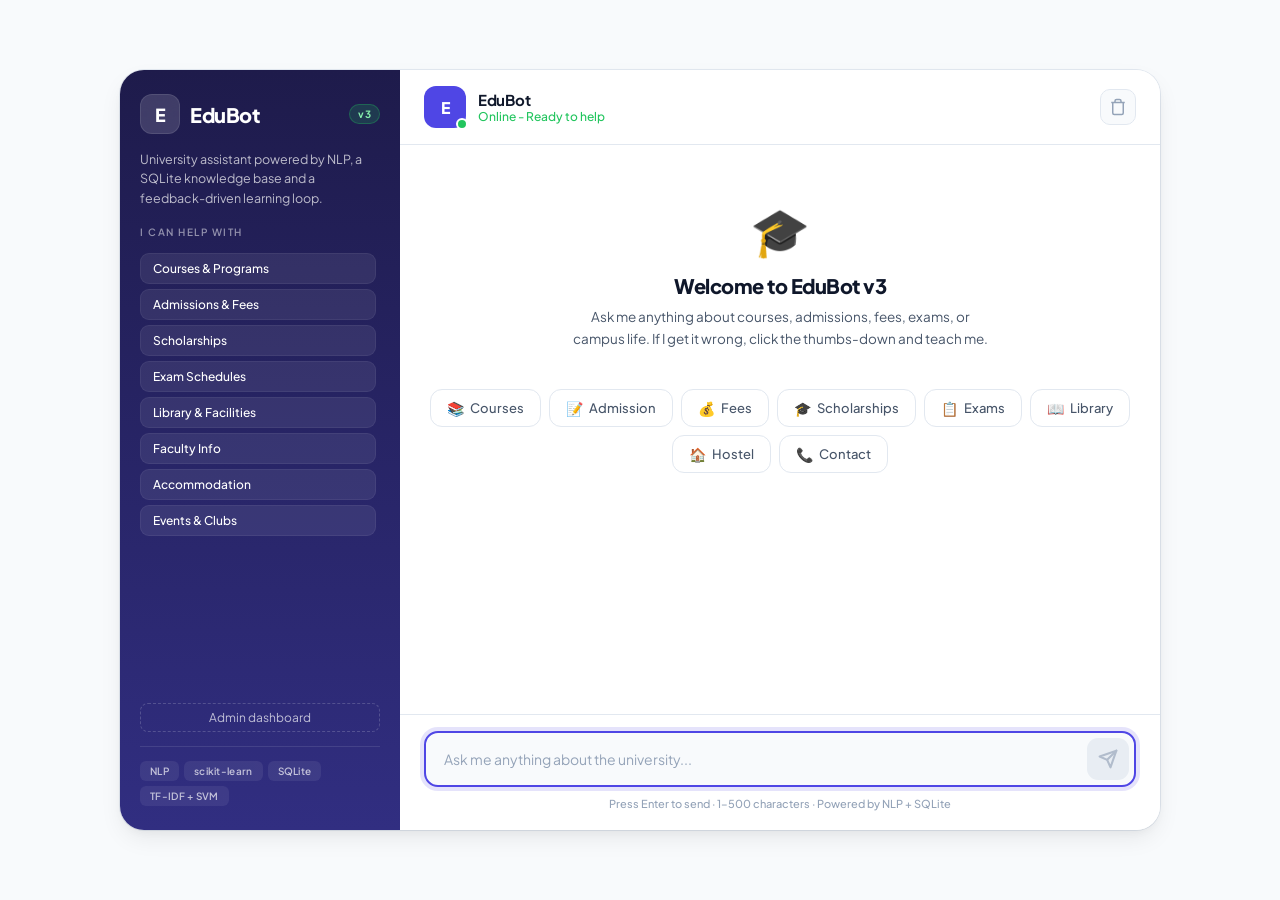
==== templates/index.html @ 1a0d26bb "Initial EduBot v3 deployment" ====
<!DOCTYPE html>
<html lang="en">
<head>
    <meta charset="UTF-8">
    <meta name="viewport" content="width=device-width, initial-scale=1.0">
    <title>EduBot v3 - University Assistant</title>
    <link rel="stylesheet" href="/static/style.css">
    <link rel="preconnect" href="https://fonts.googleapis.com">
    <link href="https://fonts.googleapis.com/css2?family=Plus+Jakarta+Sans:wght@400;500;600;700;800&display=swap" rel="stylesheet">
</head>
<body>
    <div class="app-wrapper">

        <!-- Sidebar -->
        <div class="sidebar">
            <div class="sidebar-logo">
                <div class="logo-icon">E</div>
                <span class="logo-text">EduBot</span>
                <span class="version-badge">v3</span>
            </div>
            <p class="sidebar-desc">University assistant powered by NLP, a SQLite knowledge base and a feedback-driven learning loop.</p>

            <div class="sidebar-topics">
                <p class="topics-label">I can help with</p>
                <div class="topic-tag">Courses &amp; Programs</div>
                <div class="topic-tag">Admissions &amp; Fees</div>
                <div class="topic-tag">Scholarships</div>
                <div class="topic-tag">Exam Schedules</div>
                <div class="topic-tag">Library &amp; Facilities</div>
                <div class="topic-tag">Faculty Info</div>
                <div class="topic-tag">Accommodation</div>
                <div class="topic-tag">Events &amp; Clubs</div>
            </div>

            <div class="sidebar-actions">
                <a class="sidebar-link" href="/admin" target="_blank">Admin dashboard</a>
            </div>

            <div class="sidebar-footer">
                <div class="tech-badge">NLP</div>
                <div class="tech-badge">scikit-learn</div>
                <div class="tech-badge">SQLite</div>
                <div class="tech-badge">TF-IDF + SVM</div>
            </div>
        </div>

        <!-- Chat Area -->
        <div class="chat-container">
            <div class="chat-header">
                <div class="header-left">
                    <div class="header-avatar">
                        <span>E</span>
                        <div class="status-dot"></div>
                    </div>
                    <div class="header-text">
                        <h1>EduBot</h1>
                        <p>Online - Ready to help</p>
                    </div>
                </div>
                <div class="header-actions">
                    <button class="header-btn" onclick="clearChat()" title="Clear chat" aria-label="Clear chat">
                        <svg width="18" height="18" viewBox="0 0 24 24" fill="none" stroke="currentColor" stroke-width="2"><path d="M3 6h18M19 6v14a2 2 0 01-2 2H7a2 2 0 01-2-2V6m3 0V4a2 2 0 012-2h4a2 2 0 012 2v2"/></svg>
                    </button>
                </div>
            </div>

            <div class="chat-messages" id="chatMessages">
                <div class="welcome-card">
                    <div class="welcome-emoji">&#127891;</div>
                    <h2>Welcome to EduBot v3</h2>
                    <p>Ask me anything about courses, admissions, fees, exams, or campus life. If I get it wrong, click the thumbs-down and teach me.</p>
                </div>

                <div class="quick-actions" id="quickActions">
                    <button class="quick-btn" onclick="sendQuickMessage('What courses do you offer?')"><span class="quick-icon">&#128218;</span> Courses</button>
                    <button class="quick-btn" onclick="sendQuickMessage('How do I apply for admission?')"><span class="quick-icon">&#128221;</span> Admission</button>
                    <button class="quick-btn" onclick="sendQuickMessage('What are the fees?')"><span class="quick-icon">&#128176;</span> Fees</button>
                    <button class="quick-btn" onclick="sendQuickMessage('Tell me about scholarships')"><span class="quick-icon">&#127891;</span> Scholarships</button>
                    <button class="quick-btn" onclick="sendQuickMessage('When are the exams?')"><span class="quick-icon">&#128203;</span> Exams</button>
                    <button class="quick-btn" onclick="sendQuickMessage('Library hours')"><span class="quick-icon">&#128214;</span> Library</button>
                    <button class="quick-btn" onclick="sendQuickMessage('Is hostel available?')"><span class="quick-icon">&#127968;</span> Hostel</button>
                    <button class="quick-btn" onclick="sendQuickMessage('How to contact admin?')"><span class="quick-icon">&#128222;</span> Contact</button>
                </div>
            </div>

            <div class="chat-input-area">
                <div class="input-wrapper">
                    <input type="text" id="userInput"
                           placeholder="Ask me anything about the university..."
                           autocomplete="off" autofocus
                           maxlength="500"
                           aria-label="Your message"
                           required>
                    <button id="sendBtn" onclick="sendMessage()" aria-label="Send" disabled>
                        <svg width="20" height="20" viewBox="0 0 24 24" fill="none" stroke="currentColor" stroke-width="2.5" stroke-linecap="round" stroke-linejoin="round">
                            <line x1="22" y1="2" x2="11" y2="13"></line>
                            <polygon points="22 2 15 22 11 13 2 9 22 2"></polygon>
                        </svg>
                    </button>
                </div>
                <p class="input-hint">Press Enter to send &middot; 1&ndash;500 characters &middot; Powered by NLP + SQLite</p>
            </div>
        </div>
    </div>

    <script src="/static/script.js"></script>
</body>
</html>
---- static/style.css ----
/* EduBot v3 - chat UI + admin styles */

* { margin: 0; padding: 0; box-sizing: border-box; }

:root {
    --primary: #4f46e5;
    --primary-dark: #4338ca;
    --primary-light: #eef2ff;
    --primary-glow: rgba(79, 70, 229, 0.15);
    --bg: #f8fafc;
    --surface: #ffffff;
    --text: #0f172a;
    --text-secondary: #475569;
    --text-muted: #94a3b8;
    --border: #e2e8f0;
    --border-light: #f1f5f9;
    --bot-bubble: #f1f5f9;
    --user-bubble: #4f46e5;
    --success: #22c55e;
    --warning: #f59e0b;
    --danger: #ef4444;
    --shadow-sm: 0 1px 3px rgba(0,0,0,0.06), 0 1px 2px rgba(0,0,0,0.04);
    --shadow-md: 0 4px 6px -1px rgba(0,0,0,0.07), 0 2px 4px -1px rgba(0,0,0,0.04);
    --shadow-lg: 0 10px 25px -3px rgba(0,0,0,0.08), 0 4px 10px -2px rgba(0,0,0,0.04);
    --radius: 14px;
    --radius-sm: 8px;
    --font: 'Plus Jakarta Sans', -apple-system, BlinkMacSystemFont, sans-serif;
}

body {
    font-family: var(--font);
    background: var(--bg);
    display: flex;
    justify-content: center;
    align-items: center;
    min-height: 100vh;
    color: var(--text);
    padding: 20px;
}

/* ---------- App layout ---------- */

.app-wrapper {
    display: flex;
    width: 100%;
    max-width: 1040px;
    /* Use min() so we never demand more vertical space than the viewport
       provides. Eliminates the "92vh + 40px padding overflows the screen"
       problem on laptops shorter than ~800px. */
    height: min(92vh, 760px);
    min-height: 480px;
    background: var(--surface);
    border-radius: 24px;
    box-shadow: var(--shadow-lg), 0 0 0 1px var(--border);
    overflow: hidden;
}

/* ---------- Sidebar ---------- */

.sidebar {
    width: 280px;
    background: linear-gradient(180deg, #1e1b4b 0%, #312e81 100%);
    color: white;
    padding: 24px 20px;
    display: flex;
    flex-direction: column;
    flex-shrink: 0;
    /* If the inner content exceeds the wrapper height (small laptop
       screens), let the sidebar scroll on its own instead of bleeding
       sections into each other. */
    overflow-y: auto;
    min-height: 0;
}

.sidebar::-webkit-scrollbar { width: 4px; }
.sidebar::-webkit-scrollbar-track { background: transparent; }
.sidebar::-webkit-scrollbar-thumb {
    background: rgba(255, 255, 255, 0.15);
    border-radius: 10px;
}

.sidebar-logo {
    display: flex;
    align-items: center;
    gap: 10px;
    margin-bottom: 16px;
}

.logo-icon {
    width: 40px; height: 40px;
    background: rgba(255,255,255,0.15);
    border-radius: 12px;
    display: flex; align-items: center; justify-content: center;
    font-size: 18px; font-weight: 800;
    backdrop-filter: blur(10px);
    border: 1px solid rgba(255,255,255,0.1);
}

.logo-text { font-size: 20px; font-weight: 800; letter-spacing: -0.5px; }

.version-badge {
    margin-left: auto;
    background: rgba(34, 197, 94, 0.18);
    color: #86efac;
    border: 1px solid rgba(34, 197, 94, 0.3);
    border-radius: 999px;
    font-size: 10px;
    font-weight: 700;
    padding: 3px 8px;
    letter-spacing: 0.4px;
}

.sidebar-desc { font-size: 12.5px; line-height: 1.55; opacity: 0.7; margin-bottom: 18px; }

.topics-label {
    font-size: 10px; text-transform: uppercase; letter-spacing: 1.5px;
    opacity: 0.5; margin-bottom: 10px; font-weight: 600;
}

.sidebar-topics {
    display: flex;
    flex-direction: column;
    gap: 5px;
    /* Don't let the topics list push other sections out of view.
       Take whatever vertical room remains, then scroll the rest. */
    flex: 1 1 auto;
    min-height: 0;
    overflow-y: auto;
    padding-right: 4px;
    margin-bottom: 16px;
}

.sidebar-topics::-webkit-scrollbar { width: 3px; }
.sidebar-topics::-webkit-scrollbar-thumb {
    background: rgba(255, 255, 255, 0.18);
    border-radius: 10px;
}

.topic-tag {
    padding: 7px 12px;
    background: rgba(255,255,255,0.08);
    border-radius: 9px;
    font-size: 12px;
    font-weight: 500;
    border: 1px solid rgba(255,255,255,0.06);
    transition: background 0.2s;
    flex-shrink: 0;
}
.topic-tag:hover { background: rgba(255,255,255,0.14); }

.sidebar-actions {
    display: flex; flex-direction: column; gap: 8px;
    margin-top: 0;
    flex-shrink: 0;
}

.sidebar-btn {
    background: rgba(255,255,255,0.12);
    border: 1px solid rgba(255,255,255,0.18);
    color: white;
    border-radius: 10px;
    padding: 10px;
    font-size: 13px;
    font-weight: 600;
    cursor: pointer;
    transition: background 0.2s;
    font-family: inherit;
}
.sidebar-btn:hover { background: rgba(255,255,255,0.2); }

.sidebar-link {
    text-align: center;
    color: rgba(255,255,255,0.7);
    text-decoration: none;
    font-size: 12px;
    padding: 6px;
    border-radius: 8px;
    border: 1px dashed rgba(255,255,255,0.18);
}
.sidebar-link:hover { color: white; background: rgba(255,255,255,0.05); }

.sidebar-footer {
    display: flex; flex-wrap: wrap; gap: 5px;
    margin-top: 14px; padding-top: 14px;
    border-top: 1px solid rgba(255,255,255,0.1);
    flex-shrink: 0;
}

.tech-badge {
    padding: 4px 10px;
    background: rgba(255,255,255,0.1);
    border-radius: 6px;
    font-size: 10px;
    font-weight: 600;
    letter-spacing: 0.3px;
    opacity: 0.7;
}

/* ---------- Chat container ---------- */

.chat-container { flex: 1; display: flex; flex-direction: column; min-width: 0; }

.chat-header {
    display: flex; align-items: center; justify-content: space-between;
    padding: 16px 24px;
    border-bottom: 1px solid var(--border);
    background: var(--surface);
}

.header-left { display: flex; align-items: center; gap: 12px; }

.header-avatar {
    width: 42px; height: 42px;
    background: var(--primary);
    border-radius: 12px;
    display: flex; align-items: center; justify-content: center;
    font-size: 16px; font-weight: 800; color: white;
    position: relative;
}

.status-dot {
    position: absolute; bottom: -2px; right: -2px;
    width: 12px; height: 12px;
    background: var(--success);
    border-radius: 50%;
    border: 2.5px solid var(--surface);
}

.header-text h1 { font-size: 15px; font-weight: 700; letter-spacing: -0.3px; }
.header-text p  { font-size: 12px; color: var(--success); font-weight: 500; }

.header-btn {
    width: 36px; height: 36px;
    background: var(--bg); border: 1px solid var(--border);
    border-radius: 10px; cursor: pointer;
    display: flex; align-items: center; justify-content: center;
    color: var(--text-muted); transition: all 0.15s;
}
.header-btn:hover { background: var(--border-light); color: var(--text-secondary); }

/* ---------- Messages ---------- */

.chat-messages {
    flex: 1; overflow-y: auto; padding: 24px;
    display: flex; flex-direction: column; gap: 16px;
    scroll-behavior: smooth;
}
.chat-messages::-webkit-scrollbar { width: 4px; }
.chat-messages::-webkit-scrollbar-thumb { background: var(--border); border-radius: 10px; }

.welcome-card { text-align: center; padding: 30px 20px 20px; }
.welcome-emoji { font-size: 48px; margin-bottom: 12px; }
.welcome-card h2 {
    font-size: 20px; font-weight: 800; margin-bottom: 8px; letter-spacing: -0.5px;
}
.welcome-card p {
    font-size: 13.5px; color: var(--text-secondary);
    line-height: 1.6; max-width: 420px; margin: 0 auto;
}

.quick-actions {
    display: flex; flex-wrap: wrap; gap: 8px;
    justify-content: center; padding: 4px 0 8px;
}

.quick-btn {
    padding: 9px 16px;
    background: var(--surface);
    border: 1.5px solid var(--border);
    border-radius: 12px;
    font-size: 13px; font-family: var(--font);
    color: var(--text-secondary);
    cursor: pointer; transition: all 0.2s; font-weight: 500;
    display: flex; align-items: center; gap: 6px;
}
.quick-btn:hover {
    background: var(--primary-light); border-color: var(--primary);
    color: var(--primary); transform: translateY(-1px); box-shadow: var(--shadow-sm);
}
.quick-icon { font-size: 14px; }

.message {
    display: flex; gap: 10px; max-width: 86%;
    animation: slideIn 0.3s ease;
}
@keyframes slideIn {
    from { opacity: 0; transform: translateY(8px); }
    to   { opacity: 1; transform: translateY(0); }
}

.bot-message  { align-self: flex-start; }
.user-message { align-self: flex-end; flex-direction: row-reverse; }

.message-avatar {
    width: 32px; height: 32px;
    border-radius: 10px;
    display: flex; align-items: center; justify-content: center;
    flex-shrink: 0; font-weight: 700; font-size: 12px;
}
.bot-message  .message-avatar { background: var(--primary); color: white; }
.user-message .message-avatar { background: var(--text); color: white; }

.message-content { display: flex; flex-direction: column; gap: 4px; }

.message-bubble {
    padding: 12px 16px;
    border-radius: var(--radius);
    font-size: 13.5px;
    line-height: 1.6;
    white-space: pre-line;
}
.bot-message .message-bubble {
    background: var(--bot-bubble); color: var(--text);
    border-top-left-radius: 4px;
    border: 1px solid var(--border-light);
}
.user-message .message-bubble {
    background: var(--user-bubble); color: white;
    border-top-right-radius: 4px;
}

.message-time {
    font-size: 10.5px; color: var(--text-muted);
    padding: 0 4px; font-weight: 500;
}
.user-message .message-time { text-align: right; }

.message-meta {
    display: flex; align-items: center; gap: 8px;
    padding: 0 4px; flex-wrap: wrap;
}

.confidence-badge {
    font-size: 10px; padding: 2px 7px;
    border-radius: 6px; font-weight: 600; letter-spacing: 0.2px;
}
.confidence-high   { background: #dcfce7; color: #166534; }
.confidence-medium { background: #fef9c3; color: #854d0e; }
.confidence-low    { background: #fee2e2; color: #991b1b; }

.source-badge {
    font-size: 9.5px;
    padding: 2px 7px;
    border-radius: 6px;
    font-weight: 700;
    letter-spacing: 0.5px;
    text-transform: uppercase;
}
.source-database { background: #e0f2fe; color: #075985; }
.source-static   { background: #f1f5f9; color: #475569; }
.source-fallback { background: #fee2e2; color: #991b1b; }

/* ---------- Feedback row ---------- */

.feedback-row {
    display: flex; align-items: center; gap: 8px;
    padding: 6px 4px 0 4px; flex-wrap: wrap;
}
.feedback-prompt {
    font-size: 11px;
    color: var(--text-muted);
    font-weight: 500;
}
.feedback-btn {
    background: var(--bg);
    border: 1px solid var(--border);
    border-radius: 8px;
    padding: 4px 10px;
    font-size: 13px;
    cursor: pointer;
    font-family: inherit;
    transition: all 0.15s;
}
.feedback-btn:hover {
    background: var(--primary-light);
    border-color: var(--primary);
}
.feedback-save {
    background: var(--primary);
    color: white;
    border-color: var(--primary);
    font-size: 11px;
    font-weight: 600;
}
.feedback-save:hover { background: var(--primary-dark); color: white; }

.feedback-select {
    font-size: 11px;
    padding: 4px 8px;
    border: 1px solid var(--border);
    border-radius: 8px;
    background: var(--surface);
    font-family: inherit;
    color: var(--text);
}

.feedback-thanks {
    font-size: 11px;
    color: var(--success);
    font-weight: 600;
}

/* ---------- Typing indicator ---------- */

.typing-indicator {
    display: flex; gap: 5px;
    padding: 14px 18px;
    background: var(--bot-bubble);
    border-radius: var(--radius);
    border-top-left-radius: 4px;
    border: 1px solid var(--border-light);
    width: fit-content;
}
.typing-indicator span {
    width: 6px; height: 6px;
    background: var(--text-muted);
    border-radius: 50%;
    animation: bounce 1.4s infinite;
}
.typing-indicator span:nth-child(2) { animation-delay: 0.15s; }
.typing-indicator span:nth-child(3) { animation-delay: 0.3s; }
@keyframes bounce {
    0%, 60%, 100% { transform: translateY(0); opacity: 0.3; }
    30%           { transform: translateY(-6px); opacity: 1; }
}

/* ---------- Input ---------- */

.chat-input-area {
    padding: 16px 24px 20px;
    border-top: 1px solid var(--border);
    background: var(--surface);
}

.input-wrapper {
    display: flex; gap: 10px; align-items: center;
    background: var(--bg);
    border-radius: 14px;
    padding: 5px 5px 5px 18px;
    border: 2px solid var(--border);
    transition: all 0.2s;
}
.input-wrapper:focus-within {
    border-color: var(--primary);
    box-shadow: 0 0 0 4px var(--primary-glow);
}

#userInput {
    flex: 1; border: none; outline: none; background: none;
    font-size: 14px; font-family: var(--font);
    color: var(--text); padding: 10px 0; font-weight: 500;
}
#userInput::placeholder { color: var(--text-muted); font-weight: 400; }

#sendBtn {
    width: 42px; height: 42px;
    background: var(--primary); color: white;
    border: none; border-radius: 11px;
    cursor: pointer;
    display: flex; align-items: center; justify-content: center;
    transition: all 0.15s; flex-shrink: 0;
}
#sendBtn:hover:not(:disabled)  { background: var(--primary-dark); transform: scale(1.04); }
#sendBtn:active:not(:disabled) { transform: scale(0.96); }
#sendBtn:disabled,
#sendBtn.is-disabled {
    background: var(--border);
    color: var(--text-muted);
    cursor: not-allowed;
    opacity: 0.7;
}

/* Brief shake when the user tries to send invalid input. */
@keyframes inputShake {
    0%, 100% { transform: translateX(0); }
    25%      { transform: translateX(-4px); }
    75%      { transform: translateX(4px); }
}
.input-error {
    animation: inputShake 0.25s ease;
}
.input-wrapper:has(.input-error),
.input-wrapper.input-error-wrapper {
    border-color: var(--danger);
    box-shadow: 0 0 0 4px rgba(239, 68, 68, 0.12);
}

.input-hint {
    text-align: center; font-size: 11px;
    color: var(--text-muted); margin-top: 10px; font-weight: 500;
}

/* ---------- Modal (teach the bot) ---------- */

.modal-backdrop {
    position: fixed; inset: 0;
    background: rgba(15, 23, 42, 0.6);
    display: flex; align-items: center; justify-content: center;
    z-index: 1000;
    backdrop-filter: blur(2px);
    padding: 16px;
}
.modal-backdrop[hidden] { display: none; }

.modal {
    background: var(--surface);
    border-radius: 16px;
    padding: 24px;
    width: min(440px, 100%);
    /* Phones in landscape can have very little vertical room; let the
       modal body scroll instead of clipping the action buttons. */
    max-height: calc(100vh - 32px);
    overflow-y: auto;
    box-shadow: var(--shadow-lg);
    display: flex; flex-direction: column; gap: 8px;
}
.modal-header {
    display: flex; align-items: center; justify-content: space-between;
}
.modal-header h3 { font-size: 17px; font-weight: 800; letter-spacing: -0.3px; }
.modal-close {
    background: none; border: none; cursor: pointer;
    font-size: 22px; color: var(--text-muted);
    line-height: 1;
}
.modal-subtitle {
    font-size: 12.5px;
    color: var(--text-secondary);
    margin-bottom: 8px;
    line-height: 1.5;
}
.modal-label {
    font-size: 11px; font-weight: 600;
    color: var(--text-muted); text-transform: uppercase;
    letter-spacing: 0.5px;
    margin-top: 8px;
}
.modal input[type="text"],
.modal select {
    width: 100%;
    padding: 10px 12px;
    border: 1.5px solid var(--border);
    border-radius: 10px;
    font-size: 13.5px;
    font-family: inherit;
    background: var(--surface);
    color: var(--text);
    transition: border-color 0.15s;
}
.modal input[type="text"]:focus,
.modal select:focus {
    outline: none;
    border-color: var(--primary);
    box-shadow: 0 0 0 3px var(--primary-glow);
}

.modal-actions {
    display: flex; justify-content: flex-end; gap: 8px;
    margin-top: 12px;
}
.btn-primary, .btn-secondary {
    padding: 9px 18px;
    border-radius: 10px;
    font-size: 13px;
    font-weight: 600;
    cursor: pointer;
    border: 1.5px solid transparent;
    font-family: inherit;
    text-decoration: none;
    transition: all 0.15s;
}
.btn-primary {
    background: var(--primary); color: white; border-color: var(--primary);
}
.btn-primary:hover { background: var(--primary-dark); border-color: var(--primary-dark); }
.btn-secondary {
    background: var(--bg); color: var(--text-secondary);
    border-color: var(--border);
}
.btn-secondary:hover { background: var(--border-light); }

.modal-status {
    font-size: 12px;
    color: var(--text-secondary);
    margin-top: 6px;
    min-height: 16px;
}

.modal-counter {
    align-self: flex-end;
    font-size: 10.5px;
    color: var(--text-muted);
    margin-top: -4px;
    font-variant-numeric: tabular-nums;
    transition: color 0.15s;
}
.modal-counter.counter-warn  { color: var(--warning); font-weight: 600; }
.modal-counter.counter-error { color: var(--danger);  font-weight: 700; }

/* ---------- Admin page ---------- */

.admin-body {
    display: block; padding: 0; background: var(--bg);
}

.admin-container {
    max-width: 1100px;
    margin: 0 auto;
    padding: 32px 24px 80px;
}

.admin-header {
    display: flex; align-items: center; justify-content: space-between;
    margin-bottom: 32px; gap: 16px; flex-wrap: wrap;
}
.admin-header h1 { font-size: 24px; font-weight: 800; letter-spacing: -0.5px; }
.admin-header p  { color: var(--text-secondary); font-size: 13px; }

.admin-section {
    background: var(--surface);
    border: 1px solid var(--border);
    border-radius: 16px;
    padding: 24px;
    margin-bottom: 20px;
    box-shadow: var(--shadow-sm);
}
.admin-section h2 {
    font-size: 16px; font-weight: 700;
    margin-bottom: 12px; letter-spacing: -0.2px;
}
.admin-section p { color: var(--text-secondary); font-size: 13px; line-height: 1.6; margin-bottom: 12px; }

.stat-grid {
    display: grid;
    grid-template-columns: repeat(auto-fill, minmax(140px, 1fr));
    gap: 12px;
}
.stat-card {
    background: var(--bg);
    border: 1px solid var(--border);
    border-radius: 12px;
    padding: 14px;
    display: flex; flex-direction: column; gap: 4px;
}
.stat-value {
    font-size: 22px; font-weight: 800;
    color: var(--primary); letter-spacing: -0.5px;
}
.stat-label {
    font-size: 11px;
    color: var(--text-muted);
    text-transform: capitalize;
    font-weight: 500;
}

.admin-table {
    width: 100%; border-collapse: collapse;
    font-size: 12.5px;
}
.admin-table th, .admin-table td {
    text-align: left; padding: 8px 10px;
    border-bottom: 1px solid var(--border-light);
    vertical-align: top;
}
.admin-table th {
    background: var(--bg);
    font-weight: 700; color: var(--text-secondary);
    text-transform: uppercase;
    letter-spacing: 0.3px;
    font-size: 10.5px;
}
.admin-table code {
    background: var(--primary-light);
    color: var(--primary);
    padding: 1px 6px; border-radius: 5px;
    font-size: 11px;
}
.row-bad td  { background: rgba(254, 226, 226, 0.4); }
.row-good td { background: rgba(220, 252, 231, 0.3); }
.empty-msg   { font-style: italic; color: var(--text-muted); }

/* ---------- Pending suggestions / admin teach form ---------- */

.section-badge {
    display: inline-block;
    margin-left: 8px;
    background: var(--warning);
    color: white;
    font-size: 12px;
    font-weight: 700;
    padding: 2px 9px;
    border-radius: 999px;
    vertical-align: middle;
}

.btn-mini {
    border: 1px solid var(--border);
    background: var(--surface);
    border-radius: 8px;
    padding: 5px 10px;
    font-size: 12px;
    font-weight: 600;
    font-family: inherit;
    cursor: pointer;
    margin-right: 4px;
    transition: all 0.15s;
}
.btn-mini:hover { transform: translateY(-1px); box-shadow: var(--shadow-sm); }
.btn-approve {
    border-color: var(--success);
    color: var(--success);
}
.btn-approve:hover { background: var(--success); color: white; }
.btn-discard {
    border-color: var(--danger);
    color: var(--danger);
}
.btn-discard:hover { background: var(--danger); color: white; }

.teach-form {
    display: flex;
    flex-direction: column;
    gap: 12px;
    max-width: 520px;
}
.teach-form-row {
    display: flex;
    flex-direction: column;
    gap: 4px;
}
.teach-form input[type="text"],
.teach-form select {
    width: 100%;
    padding: 9px 12px;
    border: 1.5px solid var(--border);
    border-radius: 10px;
    font-size: 13.5px;
    font-family: inherit;
    background: var(--surface);
    color: var(--text);
    transition: border-color 0.15s;
}
.teach-form input[type="text"]:focus,
.teach-form select:focus {
    outline: none;
    border-color: var(--primary);
    box-shadow: 0 0 0 3px var(--primary-glow);
}
.teach-form .modal-counter { align-self: flex-end; }
.teach-form .btn-primary { align-self: flex-start; }

/* ---------- Responsive ---------- */

/* Short laptops (e.g. 1366x768): tighten paddings so the sidebar stops
   scrolling vertically and the chat input stays in view. */
@media (max-height: 760px) {
    body { padding: 12px; }
    .app-wrapper { height: calc(100vh - 24px); }
    .sidebar { padding: 18px 16px; }
    .sidebar-desc { margin-bottom: 14px; }
    .welcome-card { padding: 16px 16px 8px; }
    .welcome-emoji { font-size: 36px; }
    .welcome-card h2 { font-size: 17px; }
    .welcome-card p { font-size: 12.5px; }
    .chat-messages { padding: 18px; }
    .chat-input-area { padding: 12px 18px 14px; }
}

/* Tablet / small-laptop width: shrink the sidebar so the chat keeps
   enough horizontal room for messages. */
@media (max-width: 960px) and (min-width: 769px) {
    body { padding: 12px; }
    .app-wrapper { max-width: 100%; }
    .sidebar { width: 230px; padding: 20px 14px; }
    .sidebar-desc { font-size: 12px; margin-bottom: 14px; }
    .topic-tag { font-size: 11.5px; padding: 6px 10px; }
    .logo-text { font-size: 18px; }
    .sidebar-btn { font-size: 12px; padding: 8px; }
}

/* Phone: stack the sidebar above the chat as a horizontal strip so the
   user keeps access to "Teach the bot" + admin without scrolling away. */
@media (max-width: 768px) {
    body { padding: 0; align-items: stretch; }
    .app-wrapper {
        flex-direction: column;
        width: 100%;
        max-width: none;
        height: 100vh;
        min-height: 100vh;
        border-radius: 0;
        box-shadow: none;
    }
    .sidebar {
        width: 100%;
        padding: 12px 16px;
        flex-direction: row;
        flex-wrap: wrap;
        gap: 10px;
        align-items: center;
        overflow-y: visible;
        border-bottom: 1px solid rgba(255,255,255,0.1);
    }
    .sidebar-logo { margin: 0; flex: 1; min-width: 130px; }
    .sidebar-desc,
    .sidebar-topics,
    .topics-label,
    .sidebar-footer { display: none; }
    .sidebar-actions {
        flex-direction: row;
        gap: 6px;
        margin: 0;
    }
    .sidebar-btn { padding: 6px 12px; font-size: 12px; }
    .sidebar-link { padding: 6px 12px; font-size: 11px; border-style: solid; }

    .chat-container { flex: 1; min-height: 0; }
    .chat-header { padding: 12px 16px; }
    .header-avatar { width: 36px; height: 36px; }
    .chat-messages { padding: 14px; gap: 12px; }
    .quick-actions { padding: 0 4px 4px; }
    .quick-btn { padding: 7px 12px; font-size: 12px; }
    .message { max-width: 92%; }
    .message-bubble { font-size: 13px; padding: 10px 14px; }
    .chat-input-area { padding: 10px 14px 14px; }
    #userInput { font-size: 14px; }
}

/* Very small phones (≤380px): drop a couple more sidebar bits so the
   logo and action buttons fit on one row. */
@media (max-width: 380px) {
    .version-badge { display: none; }
    .sidebar-link { display: none; }
    .quick-btn { padding: 6px 10px; font-size: 11.5px; }
}

/* Admin page also needs help at small widths - tables overflow. */
@media (max-width: 720px) {
    .admin-container { padding: 20px 14px 60px; }
    .admin-header { flex-direction: column; align-items: flex-start; gap: 10px; }
    .admin-section { padding: 18px; overflow-x: auto; }
    .admin-table { min-width: 540px; }
    .stat-grid { grid-template-columns: repeat(auto-fill, minmax(120px, 1fr)); }
    .stat-value { font-size: 18px; }
}
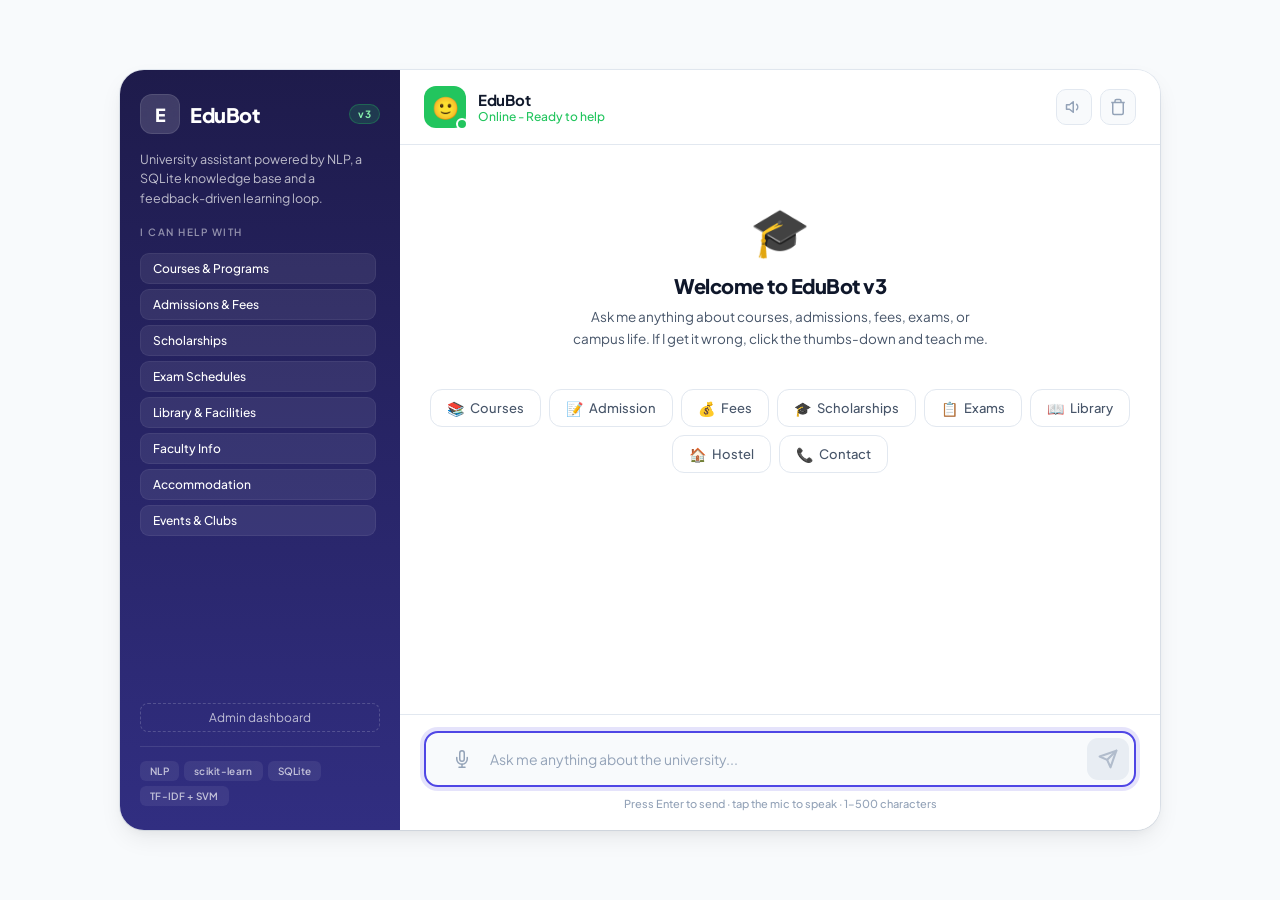
==== commit c53be9a4: "Add multi-turn dialogue, mood avatar, voice I/O and input quality gate - New app/context.py: per-ses" ====
--- a/templates/index.html
+++ b/templates/index.html
@@ -22,14 +22,14 @@
 
             <div class="sidebar-topics">
                 <p class="topics-label">I can help with</p>
-                <div class="topic-tag">Courses &amp; Programs</div>
-                <div class="topic-tag">Admissions &amp; Fees</div>
-                <div class="topic-tag">Scholarships</div>
-                <div class="topic-tag">Exam Schedules</div>
-                <div class="topic-tag">Library &amp; Facilities</div>
-                <div class="topic-tag">Faculty Info</div>
-                <div class="topic-tag">Accommodation</div>
-                <div class="topic-tag">Events &amp; Clubs</div>
+                <button type="button" class="topic-tag" onclick="sendQuickMessage('What courses do you offer?')">Courses &amp; Programs</button>
+                <button type="button" class="topic-tag" onclick="sendQuickMessage('How do I apply for admission and what are the fees?')">Admissions &amp; Fees</button>
+                <button type="button" class="topic-tag" onclick="sendQuickMessage('Tell me about scholarships')">Scholarships</button>
+                <button type="button" class="topic-tag" onclick="sendQuickMessage('When are the exams?')">Exam Schedules</button>
+                <button type="button" class="topic-tag" onclick="sendQuickMessage('Tell me about the library')">Library &amp; Facilities</button>
+                <button type="button" class="topic-tag" onclick="sendQuickMessage('Tell me about the faculty')">Faculty Info</button>
+                <button type="button" class="topic-tag" onclick="sendQuickMessage('Is hostel accommodation available?')">Accommodation</button>
+                <button type="button" class="topic-tag" onclick="sendQuickMessage('What events are coming up?')">Events &amp; Clubs</button>
             </div>
 
             <div class="sidebar-actions">
@@ -48,16 +48,19 @@
         <div class="chat-container">
             <div class="chat-header">
                 <div class="header-left">
-                    <div class="header-avatar">
-                        <span>E</span>
+                    <div class="header-avatar mood-happy" id="headerAvatar">
+                        <span class="mood-face" id="botAvatarFace">&#128578;</span>
                         <div class="status-dot"></div>
                     </div>
                     <div class="header-text">
                         <h1>EduBot</h1>
-                        <p>Online - Ready to help</p>
+                        <p id="botMoodLabel">Online - Ready to help</p>
                     </div>
                 </div>
                 <div class="header-actions">
+                    <button class="header-btn" id="ttsToggle" onclick="toggleTts()" title="Read replies aloud" aria-label="Toggle text to speech" aria-pressed="false">
+                        <svg width="18" height="18" viewBox="0 0 24 24" fill="none" stroke="currentColor" stroke-width="2" stroke-linecap="round" stroke-linejoin="round"><polygon points="11 5 6 9 2 9 2 15 6 15 11 19 11 5"/><path d="M15.54 8.46a5 5 0 010 7.07"/></svg>
+                    </button>
                     <button class="header-btn" onclick="clearChat()" title="Clear chat" aria-label="Clear chat">
                         <svg width="18" height="18" viewBox="0 0 24 24" fill="none" stroke="currentColor" stroke-width="2"><path d="M3 6h18M19 6v14a2 2 0 01-2 2H7a2 2 0 01-2-2V6m3 0V4a2 2 0 012-2h4a2 2 0 012 2v2"/></svg>
                     </button>
@@ -85,6 +88,9 @@
 
             <div class="chat-input-area">
                 <div class="input-wrapper">
+                    <button id="micBtn" class="mic-btn" type="button" onclick="toggleVoiceInput()" title="Speak your question" aria-label="Voice input" aria-pressed="false">
+                        <svg width="18" height="18" viewBox="0 0 24 24" fill="none" stroke="currentColor" stroke-width="2" stroke-linecap="round" stroke-linejoin="round"><path d="M12 1a3 3 0 0 0-3 3v8a3 3 0 0 0 6 0V4a3 3 0 0 0-3-3z"/><path d="M19 10v2a7 7 0 0 1-14 0v-2"/><line x1="12" y1="19" x2="12" y2="23"/><line x1="8" y1="23" x2="16" y2="23"/></svg>
+                    </button>
                     <input type="text" id="userInput"
                            placeholder="Ask me anything about the university..."
                            autocomplete="off" autofocus
@@ -98,7 +104,7 @@
                         </svg>
                     </button>
                 </div>
-                <p class="input-hint">Press Enter to send &middot; 1&ndash;500 characters &middot; Powered by NLP + SQLite</p>
+                <p class="input-hint">Press Enter to send &middot; tap the mic to speak &middot; 1&ndash;500 characters</p>
             </div>
         </div>
     </div>
--- a/static/style.css
+++ b/static/style.css
@@ -143,10 +143,26 @@
     font-size: 12px;
     font-weight: 500;
     border: 1px solid rgba(255,255,255,0.06);
-    transition: background 0.2s;
+    transition: background 0.2s, transform 0.15s, border-color 0.2s;
     flex-shrink: 0;
-}
-.topic-tag:hover { background: rgba(255,255,255,0.14); }
+    /* button reset */
+    color: inherit;
+    font-family: inherit;
+    text-align: left;
+    cursor: pointer;
+    width: 100%;
+    display: block;
+}
+.topic-tag:hover {
+    background: rgba(255,255,255,0.16);
+    border-color: rgba(255,255,255,0.22);
+    transform: translateX(2px);
+}
+.topic-tag:active { transform: translateX(2px) scale(0.98); }
+.topic-tag:focus-visible {
+    outline: 2px solid rgba(255,255,255,0.5);
+    outline-offset: 2px;
+}
 
 .sidebar-actions {
     display: flex; flex-direction: column; gap: 8px;
@@ -237,6 +253,29 @@
     color: var(--text-muted); transition: all 0.15s;
 }
 .header-btn:hover { background: var(--border-light); color: var(--text-secondary); }
+.header-btn.is-active {
+    background: var(--primary-light);
+    border-color: var(--primary);
+    color: var(--primary);
+}
+.header-actions { display: flex; gap: 8px; align-items: center; }
+
+/* ---------- Mood avatar (emotional intelligence) ---------- */
+/* The avatar swaps face + colour based on the bot's confidence in
+   the last reply. high (>=0.7 or DB answer) -> happy; medium -> neutral;
+   low / fallback -> confused. Styled with a transition so the swap is
+   visible to the user. */
+.header-avatar { transition: background 0.35s ease, transform 0.25s ease; }
+.header-avatar.mood-happy    { background: var(--success); }
+.header-avatar.mood-neutral  { background: var(--warning); }
+.header-avatar.mood-confused { background: var(--danger); }
+.header-avatar.mood-thinking { background: var(--text-secondary); }
+.header-avatar.is-bouncing { transform: scale(1.08); }
+.mood-face { font-size: 22px; line-height: 1; }
+.bot-message .message-avatar .mood-face { font-size: 16px; }
+.bot-message .message-avatar.mood-happy    { background: var(--success); }
+.bot-message .message-avatar.mood-neutral  { background: var(--warning); }
+.bot-message .message-avatar.mood-confused { background: var(--danger); }
 
 /* ---------- Messages ---------- */
 
@@ -451,6 +490,25 @@
     color: var(--text); padding: 10px 0; font-weight: 500;
 }
 #userInput::placeholder { color: var(--text-muted); font-weight: 400; }
+
+.mic-btn {
+    width: 36px; height: 36px;
+    background: transparent; color: var(--text-muted);
+    border: none; border-radius: 10px;
+    cursor: pointer;
+    display: flex; align-items: center; justify-content: center;
+    transition: all 0.15s; flex-shrink: 0;
+}
+.mic-btn:hover { background: var(--border-light); color: var(--primary); }
+.mic-btn.is-listening {
+    color: var(--danger); background: #fee2e2;
+    animation: micPulse 1.1s ease-in-out infinite;
+}
+.mic-btn.is-disabled { opacity: 0.4; cursor: not-allowed; }
+@keyframes micPulse {
+    0%, 100% { box-shadow: 0 0 0 0 rgba(239, 68, 68, 0.45); }
+    50%      { box-shadow: 0 0 0 6px rgba(239, 68, 68, 0); }
+}
 
 #sendBtn {
     width: 42px; height: 42px;
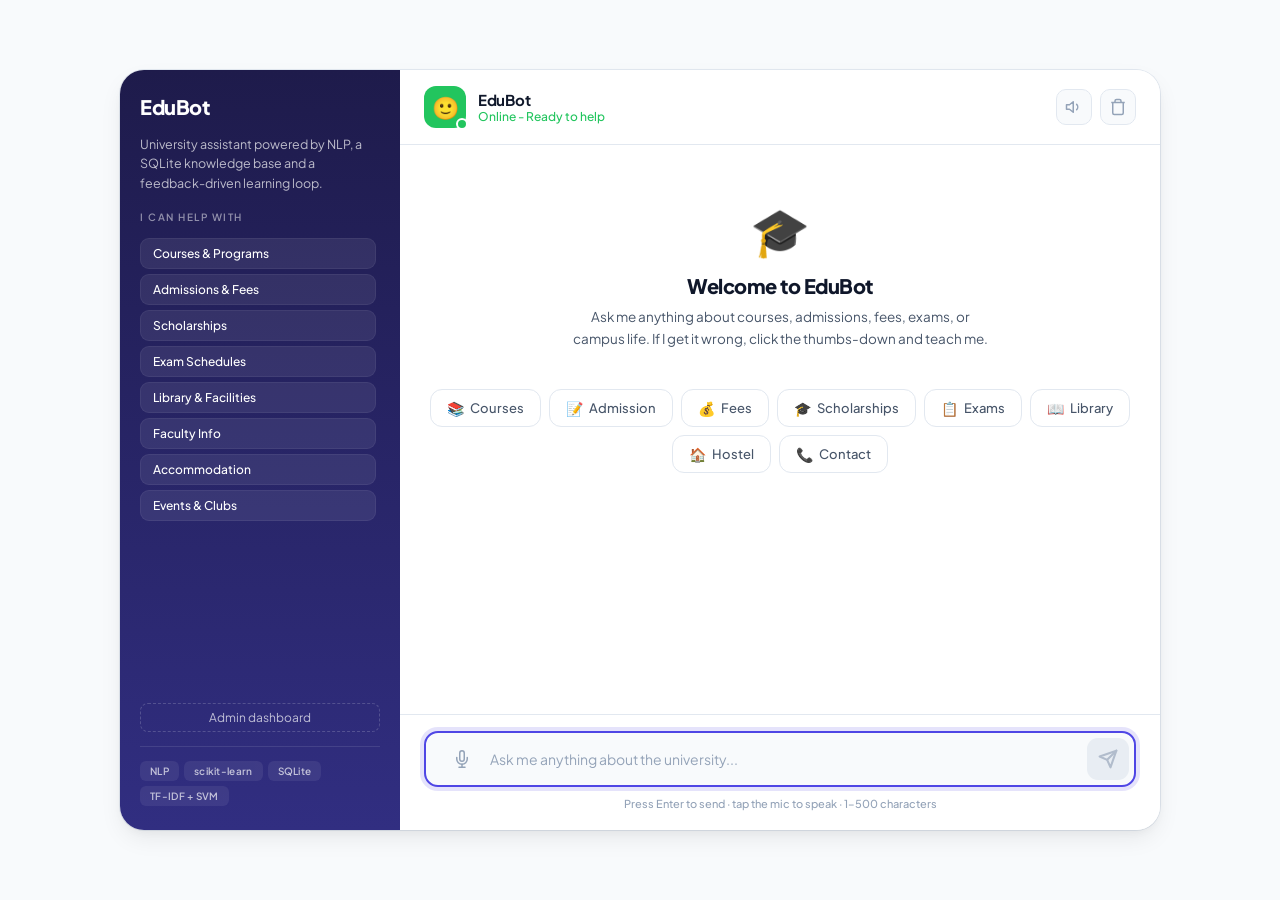
==== commit bf59600d: "Add keyword-rescue safety net, refresh event dates, drop v3 branding - chat.py: when the SVM returns" ====
--- a/templates/index.html
+++ b/templates/index.html
@@ -3,7 +3,7 @@
 <head>
     <meta charset="UTF-8">
     <meta name="viewport" content="width=device-width, initial-scale=1.0">
-    <title>EduBot v3 - University Assistant</title>
+    <title>EduBot - University Assistant</title>
     <link rel="stylesheet" href="/static/style.css">
     <link rel="preconnect" href="https://fonts.googleapis.com">
     <link href="https://fonts.googleapis.com/css2?family=Plus+Jakarta+Sans:wght@400;500;600;700;800&display=swap" rel="stylesheet">
@@ -14,9 +14,7 @@
         <!-- Sidebar -->
         <div class="sidebar">
             <div class="sidebar-logo">
-                <div class="logo-icon">E</div>
                 <span class="logo-text">EduBot</span>
-                <span class="version-badge">v3</span>
             </div>
             <p class="sidebar-desc">University assistant powered by NLP, a SQLite knowledge base and a feedback-driven learning loop.</p>
 
@@ -70,7 +68,7 @@
             <div class="chat-messages" id="chatMessages">
                 <div class="welcome-card">
                     <div class="welcome-emoji">&#127891;</div>
-                    <h2>Welcome to EduBot v3</h2>
+                    <h2>Welcome to EduBot</h2>
                     <p>Ask me anything about courses, admissions, fees, exams, or campus life. If I get it wrong, click the thumbs-down and teach me.</p>
                 </div>
 
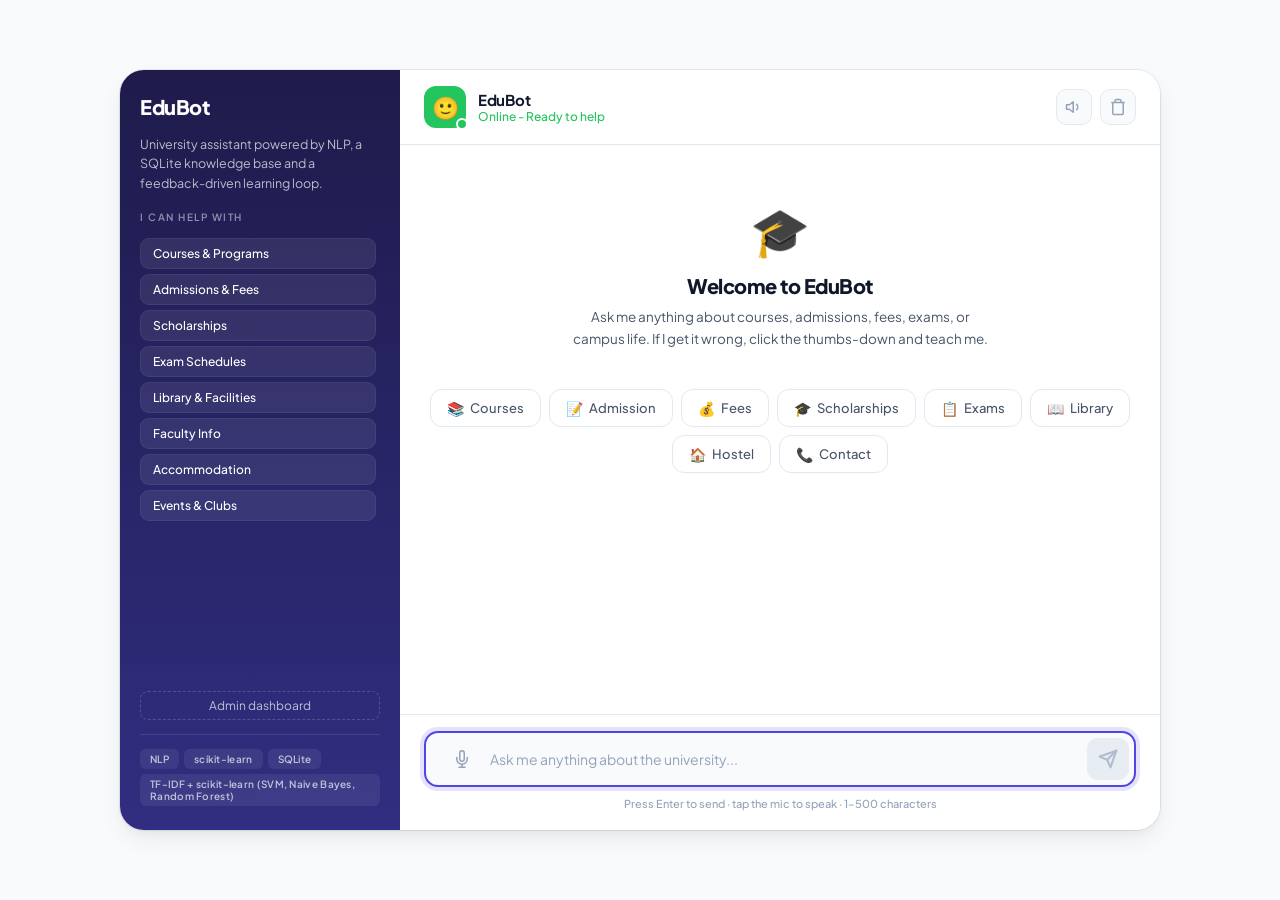
==== commit 32773137: "fix: number input limit extended" ====
--- a/templates/index.html
+++ b/templates/index.html
@@ -38,7 +38,7 @@
                 <div class="tech-badge">NLP</div>
                 <div class="tech-badge">scikit-learn</div>
                 <div class="tech-badge">SQLite</div>
-                <div class="tech-badge">TF-IDF + SVM</div>
+                <div class="tech-badge">TF-IDF + scikit-learn (SVM, Naive Bayes, Random Forest)</div>
             </div>
         </div>
 
--- a/static/style.css
+++ b/static/style.css
@@ -469,6 +469,7 @@
     padding: 16px 24px 20px;
     border-top: 1px solid var(--border);
     background: var(--surface);
+    position: relative;          /* anchor for the toast container */
 }
 
 .input-wrapper {
@@ -546,6 +547,118 @@
 .input-hint {
     text-align: center; font-size: 11px;
     color: var(--text-muted); margin-top: 10px; font-weight: 500;
+}
+
+/* ---------- Inline input warning ---------- */
+/* Anchored to the chat-input-area so the warning shows right above the
+   text box where the user typed - more contextual than a corner toast. */
+
+.toast-container {
+    position: absolute;
+    /* Sit just above the input-wrapper, with a small gap so the
+       warning visually points down at the input. */
+    left: 24px;
+    right: 24px;
+    bottom: calc(100% - 8px);
+    display: flex;
+    flex-direction: column-reverse;     /* newest toast closest to the input */
+    gap: 8px;
+    z-index: 50;
+    pointer-events: none;
+}
+
+.toast {
+    display: flex;
+    align-items: flex-start;
+    gap: 10px;
+    padding: 10px 10px 10px 12px;
+    border-radius: 12px;
+    background: var(--surface);
+    border: 1px solid var(--border);
+    box-shadow:
+        0 12px 28px -10px rgba(15, 23, 42, 0.18),
+        0 3px 8px -2px rgba(15, 23, 42, 0.06);
+    pointer-events: auto;
+    opacity: 0;
+    transform: translateY(10px) scale(0.98);
+    transition: opacity 0.2s ease, transform 0.2s ease;
+    font-family: var(--font);
+    font-size: 12.5px;
+    line-height: 1.45;
+    color: var(--text);
+}
+
+.toast-show { opacity: 1; transform: translateY(0) scale(1); }
+.toast-hide { opacity: 0; transform: translateY(10px) scale(0.98); }
+
+.toast-icon {
+    flex-shrink: 0;
+    width: 26px; height: 26px;
+    display: flex; align-items: center; justify-content: center;
+    border-radius: 8px;
+    font-size: 14px;
+    font-weight: 700;
+    line-height: 1;
+}
+
+.toast-text {
+    flex: 1;
+    color: var(--text);
+    font-weight: 500;
+    padding-top: 4px;
+}
+
+.toast-close {
+    flex-shrink: 0;
+    background: transparent;
+    border: none;
+    cursor: pointer;
+    width: 24px; height: 24px;
+    border-radius: 6px;
+    font-size: 18px;
+    line-height: 1;
+    color: var(--text-muted);
+    font-family: inherit;
+    transition: background 0.15s, color 0.15s;
+    padding: 0;
+    margin-top: 2px;
+}
+.toast-close:hover {
+    background: var(--bg);
+    color: var(--text);
+}
+
+/* Variants - left accent bar + tinted icon */
+.toast-warning {
+    border-left: 4px solid var(--warning);
+    background: linear-gradient(0deg, var(--surface), var(--surface)),
+                linear-gradient(0deg, rgba(245, 158, 11, 0.06), rgba(245, 158, 11, 0.06));
+    background-blend-mode: normal;
+}
+.toast-warning .toast-icon {
+    background: rgba(245, 158, 11, 0.15);
+    color: var(--warning);
+}
+
+.toast-error {
+    border-left: 4px solid var(--danger);
+}
+.toast-error .toast-icon {
+    background: rgba(239, 68, 68, 0.15);
+    color: var(--danger);
+}
+
+.toast-info {
+    border-left: 4px solid var(--primary);
+}
+.toast-info .toast-icon {
+    background: var(--primary-light);
+    color: var(--primary);
+}
+
+@media (max-width: 480px) {
+    .toast-container { left: 12px; right: 12px; }
+    .toast { font-size: 12px; padding: 8px 10px; }
 }
 
 /* ---------- Modal (teach the bot) ---------- */
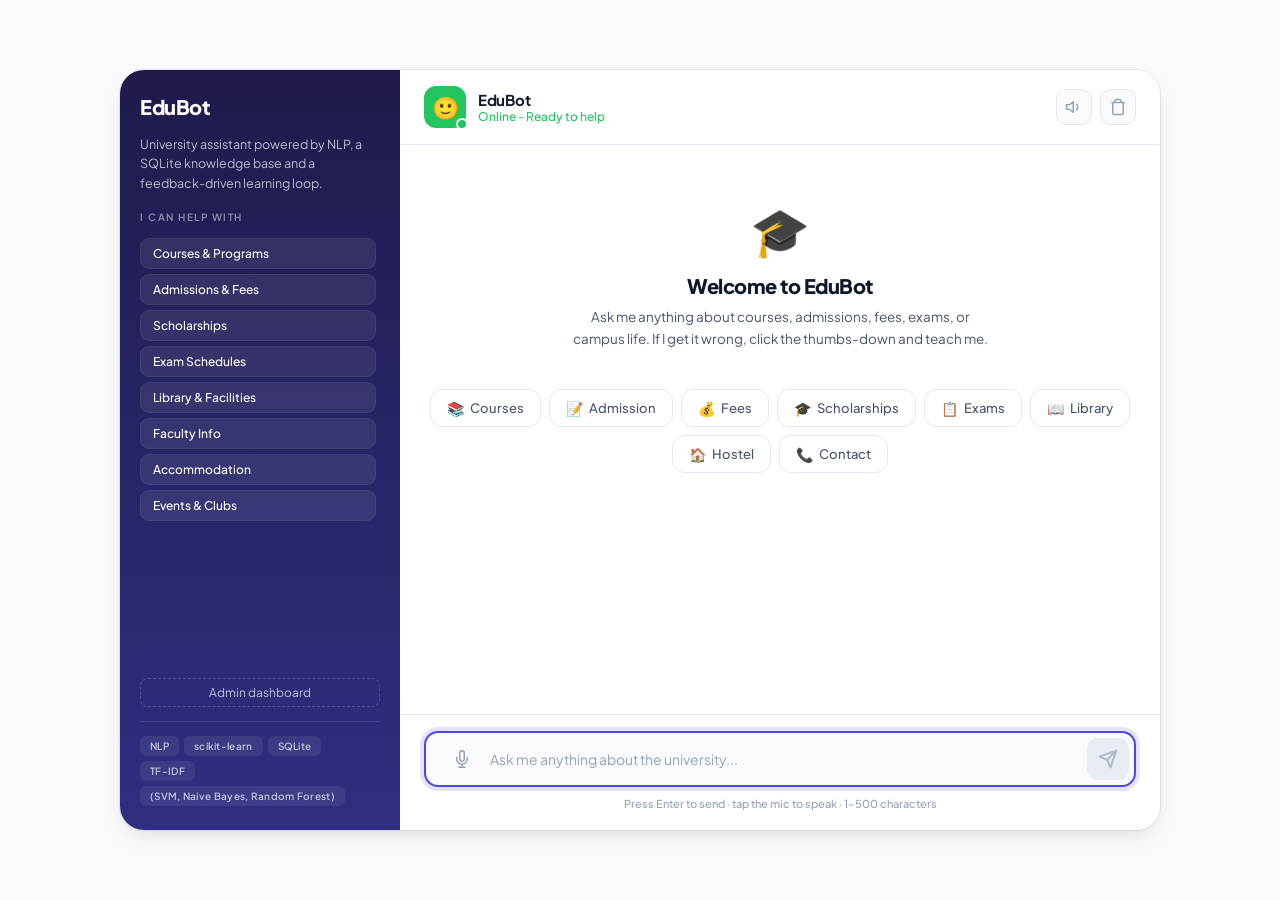
==== commit b0efc0e3: "fix: UI bug" ====
--- a/templates/index.html
+++ b/templates/index.html
@@ -38,7 +38,8 @@
                 <div class="tech-badge">NLP</div>
                 <div class="tech-badge">scikit-learn</div>
                 <div class="tech-badge">SQLite</div>
-                <div class="tech-badge">TF-IDF + scikit-learn (SVM, Naive Bayes, Random Forest)</div>
+                <div class="tech-badge">TF-IDF</div>
+                <div class="tech-badge">(SVM, Naive Bayes, Random Forest)</div>
             </div>
         </div>
 
